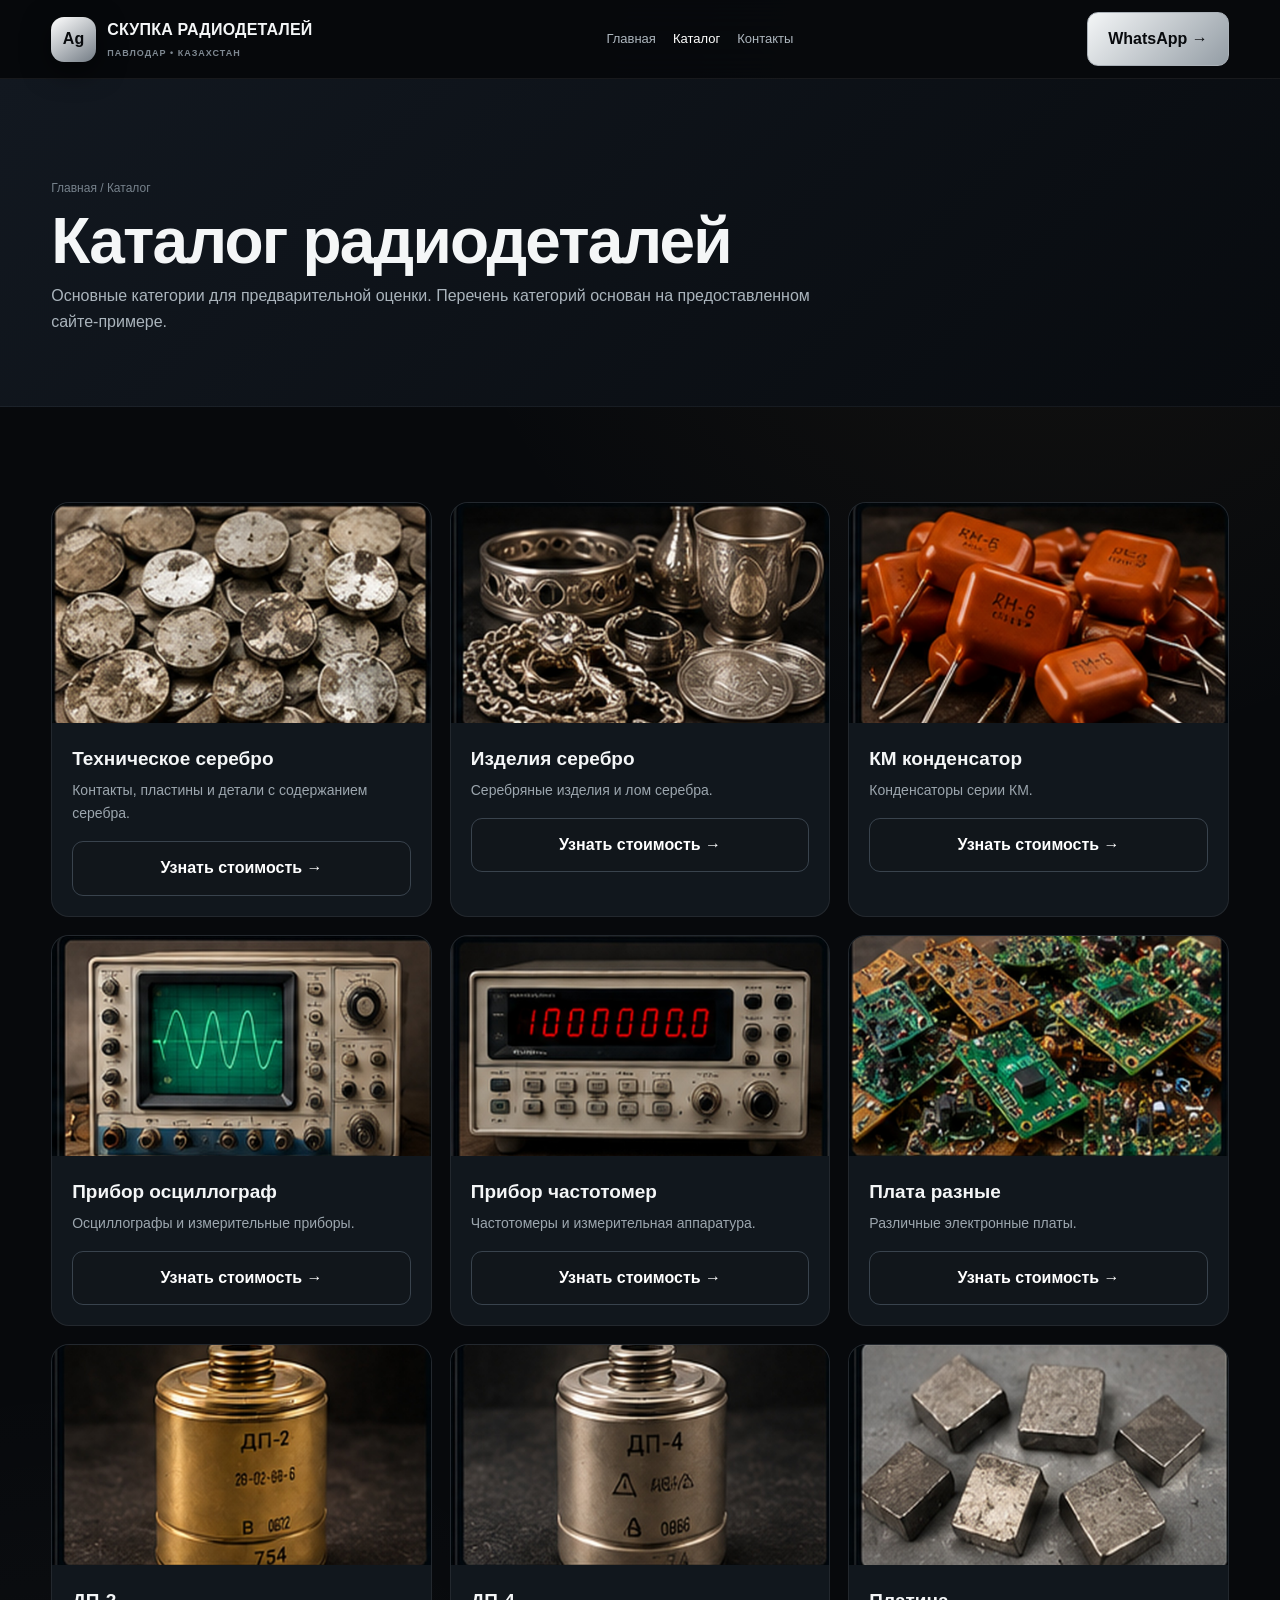
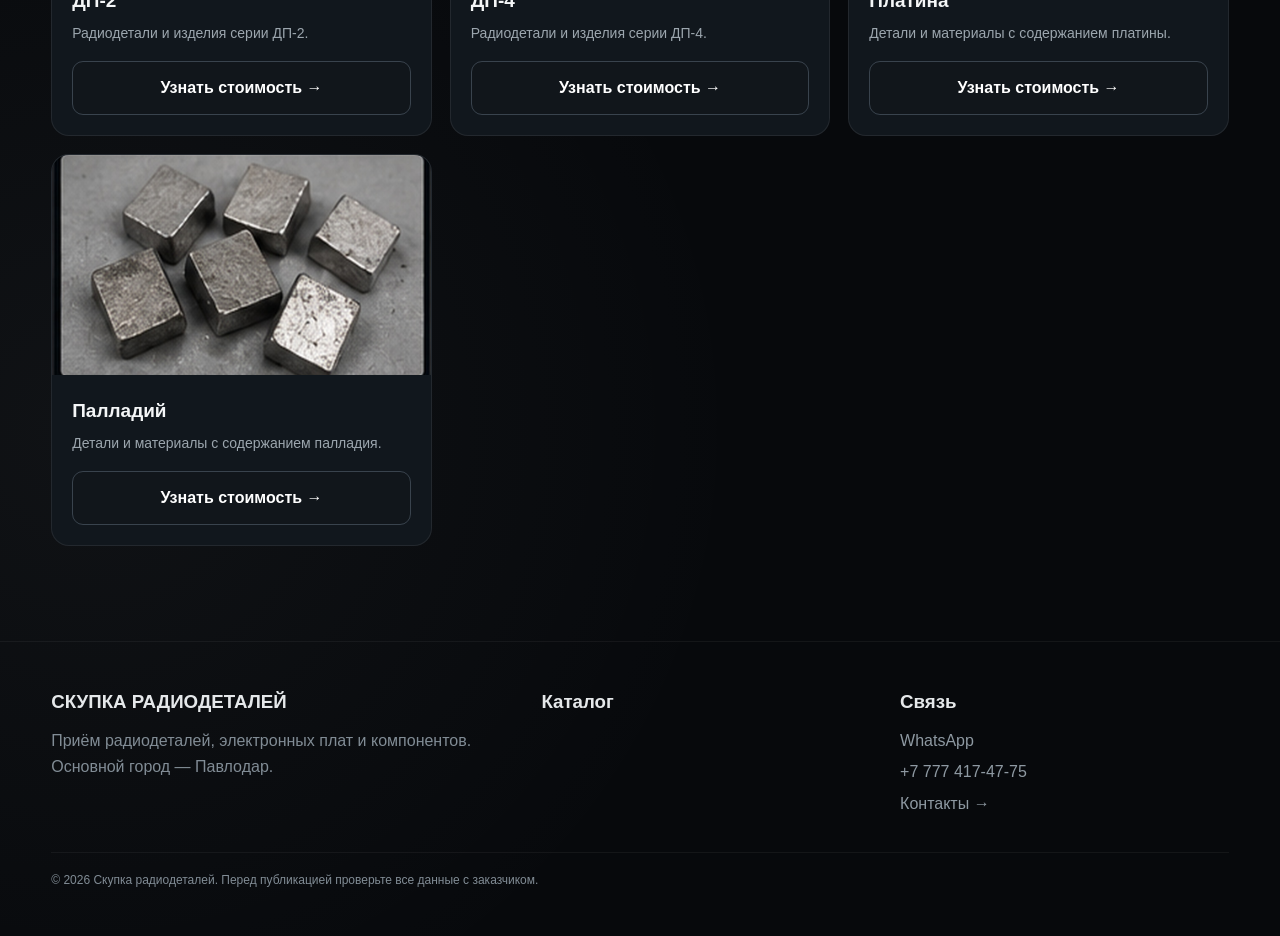
==== catalog.html @ 93015827 "Add files via upload" ====
<!doctype html><html lang="ru"><head><meta charset="utf-8"><meta name="viewport" content="width=device-width,initial-scale=1"><title>Каталог радиодеталей в Павлодаре</title><meta name="description" content="Каталог принимаемых радиодеталей: конденсаторы, микросхемы, транзисторы, резисторы, разъёмы, реле, диоды, переключатели и серебро."><meta name="robots" content="index,follow"><link rel="stylesheet" href="style.css"></head><body>
<header class="header"><div class="container nav">
<a class="logo" href="index.html"><span class="logo-mark">Ag</span><span>СКУПКА РАДИОДЕТАЛЕЙ<small>ПАВЛОДАР • КАЗАХСТАН</small></span></a>
<button class="menu-btn">☰</button>
<nav class="menu">
<a href="index.html">Главная</a><a href="catalog.html" class="active">Каталог</a><a href="contacts.html">Контакты</a>
</nav><a class="btn navbtn" href="https://wa.me/77774174775">WhatsApp →</a>
</div></header>
<main><div class="page-hero"><div class="container"><div class="crumb">Главная / Каталог</div><h1>Каталог радиодеталей</h1><p>Основные категории для предварительной оценки. Перечень категорий основан на предоставленном сайте-примере.</p></div></div><section class="section"><div class="container"><div class="catalog"><article class="product">
<img src="tech_silver.jpg" alt="Техническое серебро" loading="lazy">
<div class="product-body">
<h3>Техническое серебро</h3>
<p>Контакты, пластины и детали с содержанием серебра.</p>
<a class="btn btn-dark" href="contacts.html">Узнать стоимость →</a>
</div></article><article class="product">
<img src="silver_products.jpg" alt="Изделия серебро" loading="lazy">
<div class="product-body">
<h3>Изделия серебро</h3>
<p>Серебряные изделия и лом серебра.</p>
<a class="btn btn-dark" href="contacts.html">Узнать стоимость →</a>
</div></article><article class="product">
<img src="km_condensator.jpg" alt="КМ конденсатор" loading="lazy">
<div class="product-body">
<h3>КМ конденсатор</h3>
<p>Конденсаторы серии КМ.</p>
<a class="btn btn-dark" href="contacts.html">Узнать стоимость →</a>
</div></article><article class="product">
<img src="oscilloscope.jpg" alt="Прибор осциллограф" loading="lazy">
<div class="product-body">
<h3>Прибор осциллограф</h3>
<p>Осциллографы и измерительные приборы.</p>
<a class="btn btn-dark" href="contacts.html">Узнать стоимость →</a>
</div></article><article class="product">
<img src="frequency_meter.jpg" alt="Прибор частотомер" loading="lazy">
<div class="product-body">
<h3>Прибор частотомер</h3>
<p>Частотомеры и измерительная аппаратура.</p>
<a class="btn btn-dark" href="contacts.html">Узнать стоимость →</a>
</div></article><article class="product">
<img src="boards.jpg" alt="Плата разные" loading="lazy">
<div class="product-body">
<h3>Плата разные</h3>
<p>Различные электронные платы.</p>
<a class="btn btn-dark" href="contacts.html">Узнать стоимость →</a>
</div></article><article class="product">
<img src="dp2.jpg" alt="ДП-2" loading="lazy">
<div class="product-body">
<h3>ДП-2</h3>
<p>Радиодетали и изделия серии ДП-2.</p>
<a class="btn btn-dark" href="contacts.html">Узнать стоимость →</a>
</div></article><article class="product">
<img src="dp4.jpg" alt="ДП-4" loading="lazy">
<div class="product-body">
<h3>ДП-4</h3>
<p>Радиодетали и изделия серии ДП-4.</p>
<a class="btn btn-dark" href="contacts.html">Узнать стоимость →</a>
</div></article><article class="product">
<img src="platinum.jpg" alt="Платина" loading="lazy">
<div class="product-body">
<h3>Платина</h3>
<p>Детали и материалы с содержанием платины.</p>
<a class="btn btn-dark" href="contacts.html">Узнать стоимость →</a>
</div></article><article class="product">
<img src="palladium.jpg" alt="Палладий" loading="lazy">
<div class="product-body">
<h3>Палладий</h3>
<p>Детали и материалы с содержанием палладия.</p>
<a class="btn btn-dark" href="contacts.html">Узнать стоимость →</a>
</div></article></div></div></section></main>
<footer class="footer"><div class="container"><div class="footer-grid">
<div><h3>СКУПКА РАДИОДЕТАЛЕЙ</h3><p>Приём радиодеталей, электронных плат и компонентов. Основной город — Павлодар.</p></div>
<div><h3>Каталог</h3></div>
<div><h3>Связь</h3><a href="https://wa.me/77774174775">WhatsApp</a><a href="tel:+77774174775">+7 777 417-47-75</a><a href="contacts.html">Контакты →</a></div>
</div><div class="bottom">© <span data-year>2026</span> Скупка радиодеталей. Перед публикацией проверьте все данные с заказчиком.</div></div></footer>
<script src="script.js"></script></body></html>
---- style.css ----
:root{
    --bg:#07090c;
    --surface:#0e1318;
    --surface2:#131a21;
    --line:#27313a;
    --text:#f4f6f7;
    --muted:#9ea9b2;
    --silver:#dce2e7;
    --gold:#c99b52;
    --max:1240px;
}

*{box-sizing:border-box;margin:0;padding:0}

html{scroll-behavior:smooth}

body{
    font-family:Arial,Helvetica,sans-serif;
    background:
        radial-gradient(circle at 82% 5%,#c89b5212,transparent 24%),
        radial-gradient(circle at 7% 80%,#dce2e70b,transparent 28%),
        var(--bg);
    color:var(--text);
    line-height:1.65;
}

a{text-decoration:none;color:inherit}
img{display:block;max-width:100%}
button,input,select{font:inherit}

.container{
    width:min(var(--max),92%);
    margin:auto;
}

/* HEADER */
.header{
    position:sticky;
    top:0;
    z-index:1000;
    background:#07090ced;
    backdrop-filter:blur(18px);
    border-bottom:1px solid #ffffff12;
}

.nav{
    min-height:78px;
    display:flex;
    align-items:center;
    justify-content:space-between;
    gap:20px;
    position:relative;
}

.logo{
    display:flex;
    align-items:center;
    gap:11px;
    font-weight:900;
    letter-spacing:.2px;
}

.logo-mark{
    width:45px;
    height:45px;
    border-radius:13px;
    display:grid;
    place-items:center;
    background:linear-gradient(145deg,#fff,#737c85);
    color:#090b0e;
    box-shadow:0 8px 28px #0008;
}

.logo small{
    display:block;
    color:#7f8992;
    font-size:9px;
    letter-spacing:1px;
    margin-top:2px;
}

.menu{
    display:flex;
    align-items:center;
    gap:17px;
}

.menu a{
    font-size:13px;
    color:#aeb7bf;
    transition:.25s;
}

.menu a:hover,
.menu a.active{
    color:#fff;
}

.menu-btn{
    display:none;
    background:none;
    border:0;
    color:#fff;
    font-size:28px;
    cursor:pointer;
}

.btn{
    display:inline-flex;
    align-items:center;
    justify-content:center;
    gap:8px;
    padding:13px 20px;
    border-radius:11px;
    border:1px solid #aab1b8;
    background:linear-gradient(135deg,#f4f6f7,#949da5);
    color:#090b0e;
    font-weight:800;
    cursor:pointer;
    transition:.3s;
}

.btn:hover{
    transform:translateY(-3px);
    box-shadow:0 15px 35px #0009;
}

.btn-dark{
    background:#11161b;
    color:#fff;
    border-color:#39434d;
}

/* HERO */
.hero{
    min-height:760px;
    display:flex;
    align-items:center;
    position:relative;
    overflow:hidden;
    background:
        linear-gradient(90deg,#05070bf5,#05070b9c 45%,#05070b3a),
        url("hero.jpg") center/cover;
}

.hero:after{
    content:"";
    position:absolute;
    inset:0;
    background:linear-gradient(
        0deg,
        #07090c 0%,
        transparent 23%,
        transparent 77%,
        #07090c 100%
    );
    pointer-events:none;
}

.hero-content{
    position:relative;
    z-index:2;
    max-width:790px;
    padding:100px 0;
}

.badge{
    display:inline-block;
    padding:8px 13px;
    border:1px solid #ffffff24;
    border-radius:999px;
    background:#ffffff0b;
    color:#dce1e5;
    font-size:11px;
    font-weight:800;
    letter-spacing:1.7px;
}

.hero h1{
    font-size:clamp(45px,6.5vw,80px);
    line-height:.98;
    letter-spacing:-3px;
    margin:23px 0;
}

.hero h1 span{
    display:block;
    color:#b9c1c7;
}

.hero p{
    font-size:18px;
    color:#b3bdc5;
    max-width:700px;
    margin-bottom:28px;
}

.actions{
    display:flex;
    gap:12px;
    flex-wrap:wrap;
}

/* SECTIONS */
.section{
    padding:95px 0;
}

.alt{
    background:#0b0f14;
    border-top:1px solid #ffffff0b;
    border-bottom:1px solid #ffffff0b;
}

.head{
    max-width:780px;
    margin-bottom:38px;
}

.eyebrow{
    color:#bfc7cd;
    font-size:11px;
    font-weight:800;
    letter-spacing:1.8px;
}

.head h2{
    font-size:clamp(32px,4vw,52px);
    line-height:1.05;
    margin:8px 0 12px;
    letter-spacing:-1.5px;
}

.head p{
    color:var(--muted);
}

/* CATEGORY CARDS */
.grid{
    display:grid;
    grid-template-columns:repeat(4,1fr);
    gap:17px;
}

.card{
    background:linear-gradient(145deg,#151b21,#0c1116);
    border:1px solid #ffffff13;
    border-radius:18px;
    overflow:hidden;
    transition:.3s;
}

.card:hover{
    transform:translateY(-6px);
    border-color:#aeb7bf44;
    box-shadow:0 25px 50px #0007;
}

.card-img{
    height:190px;
    overflow:hidden;
    background:#0b0f13;
}

.card-img img{
    width:100%;
    height:100%;
    object-fit:cover;
    transition:.5s;
}

.card:hover .card-img img{
    transform:scale(1.06);
}

.card-body{
    padding:20px;
}

.card h3{
    font-size:19px;
    margin-bottom:6px;
}

.card p{
    color:#9da7af;
    font-size:14px;
}

.more{
    display:inline-block;
    margin-top:14px;
    color:#e4e7e9;
    font-size:13px;
    font-weight:800;
}

/* FEATURE */
.feature{
    display:grid;
    grid-template-columns:1fr 1fr;
    gap:22px;
}

.photo{
    min-height:500px;
    border-radius:23px;
    background:url("hero.jpg") center/cover;
    border:1px solid #ffffff13;
}

.copy{
    padding:42px;
    border-radius:23px;
    background:#11171d;
    border:1px solid #ffffff13;
}

.copy h2{
    font-size:43px;
    line-height:1.05;
    margin:10px 0 18px;
}

.copy p{
    color:var(--muted);
}

.checks{
    display:grid;
    gap:12px;
    margin:24px 0;
}

.checks div{
    color:#cfd5da;
}

/* STEPS */
.steps{
    display:grid;
    grid-template-columns:repeat(3,1fr);
    gap:17px;
}

.step{
    padding:30px;
    border:1px solid #ffffff13;
    border-radius:18px;
    background:#10151a;
}

.num{
    font-size:45px;
    color:#65717b;
    font-weight:900;
    line-height:1;
}

.step h3{
    margin:13px 0 5px;
}

.step p{
    color:#99a4ad;
}

/* CITIES */
.cities{
    display:flex;
    flex-wrap:wrap;
    gap:9px;
}

.city{
    padding:9px 14px;
    border:1px solid #ffffff15;
    background:#10161c;
    border-radius:99px;
    color:#c9d0d5;
}

.city.main{
    background:#19150d;
    border-color:#b99b65;
    color:#f1e4c9;
}

/* PAGE HERO */
.page-hero{
    padding:100px 0 70px;
    background:linear-gradient(135deg,#121820,#080b0f);
    border-bottom:1px solid #ffffff0b;
}

.crumb{
    font-size:12px;
    color:#77828c;
}

.page-hero h1{
    font-size:clamp(40px,5vw,65px);
    line-height:1;
    letter-spacing:-1.8px;
    margin:10px 0;
}

.page-hero p{
    max-width:780px;
    color:#aab4bc;
}

/* PRODUCT CATALOG */
.catalog{
    display:grid;
    grid-template-columns:repeat(3,1fr);
    gap:18px;
}

.product{
    background:#11171d;
    border:1px solid #ffffff13;
    border-radius:18px;
    overflow:hidden;
    transition:.3s;
}

.product:hover{
    transform:translateY(-5px);
    border-color:#c99b5255;
    box-shadow:0 20px 45px #0008;
}

.product img{
    width:100%;
    height:220px;
    object-fit:cover;
    background:#090c10;
}

.product-body{
    padding:20px;
}

.product h3{
    font-size:19px;
}

.product p{
    color:#9ca6ae;
    font-size:14px;
    margin-top:5px;
}

.tag{
    display:inline-block;
    margin-top:12px;
    padding:5px 9px;
    border-radius:7px;
    border:1px solid #c99b5240;
    background:#1b1710;
    color:#d8bf93;
    font-size:11px;
}

/* CONTACT */
.contact{
    display:grid;
    grid-template-columns:1fr 1fr;
    gap:20px;
}

.contact-box{
    padding:34px;
    background:#10161c;
    border:1px solid #ffffff13;
    border-radius:20px;
}

.contact-box h2{
    font-size:30px;
    margin-bottom:10px;
}

.contact-link{
    display:block;
    padding:14px 0;
    border-bottom:1px solid #ffffff0d;
    font-weight:800;
    color:#e7ebee;
}

/* CTA */
.cta{
    padding:80px 0;
    background:linear-gradient(100deg,#111820,#17130c);
    border-top:1px solid #ffffff0b;
    border-bottom:1px solid #ffffff0b;
}

.cta-inner{
    display:flex;
    align-items:center;
    justify-content:space-between;
    gap:25px;
}

.cta h2{
    font-size:42px;
    line-height:1.05;
}

.cta p{
    color:#a5afb7;
    margin-top:7px;
}

/* FOOTER */
.footer{
    padding:45px 0;
    border-top:1px solid #ffffff0d;
    color:#818c95;
}

.footer-grid{
    display:grid;
    grid-template-columns:1.4fr 1fr 1fr;
    gap:30px;
}

.footer h3{
    color:#e5e8ea;
    margin-bottom:10px;
}

.footer a{
    display:block;
    color:#8e99a2;
    margin:5px 0;
}

.bottom{
    margin-top:30px;
    padding-top:18px;
    border-top:1px solid #ffffff0d;
    font-size:12px;
}

/* MOBILE */
@media(max-width:1050px){
    .grid{grid-template-columns:repeat(2,1fr)}
    .menu{gap:10px}
    .menu a{font-size:12px}
}

@media(max-width:760px){
    .menu-btn{display:block}

    .menu{
        display:none;
        position:absolute;
        top:78px;
        left:0;
        right:0;
        padding:20px 4%;
        background:#070a0e;
        flex-direction:column;
        align-items:flex-start;
        border-bottom:1px solid #ffffff12;
    }

    .menu.open{display:flex}

    .nav .navbtn{display:none}

    .hero{
        min-height:680px;
        background-position:65% center;
    }

    .feature,
    .contact,
    .steps,
    .footer-grid{
        grid-template-columns:1fr;
    }

    .photo{min-height:360px}

    .cta-inner{
        display:block;
    }

    .cta .btn{
        margin-top:20px;
    }

    .grid,
    .catalog{
        grid-template-columns:1fr 1fr;
    }

    .section{
        padding:70px 0;
    }
}

@media(max-width:500px){
    .logo{font-size:14px}
    .logo-mark{width:40px;height:40px}

    .grid,
    .catalog{
        grid-template-columns:1fr;
    }

    .hero h1{
        letter-spacing:-2px;
    }

    .hero p{
        font-size:16px;
    }

    .actions .btn{
        width:100%;
    }

    .copy{
        padding:28px;
    }

    .copy h2{
        font-size:34px;
    }

    .page-hero{
        padding:75px 0 55px;
    }
}

/* CLIENT PHOTO GALLERY */
.client-gallery{background:#090d12;border-top:1px solid #ffffff0b;border-bottom:1px solid #ffffff0b}
.client-gallery-grid{display:grid;grid-template-columns:repeat(3,1fr);gap:16px}
.client-photo{position:relative;min-height:250px;overflow:hidden;border-radius:18px;border:1px solid #ffffff18;background:#0c1116}
.client-photo-wide{grid-column:span 2}
.client-photo img{width:100%;height:100%;min-height:250px;object-fit:cover;transition:.45s}
.client-photo:after{content:"";position:absolute;inset:0;background:linear-gradient(0deg,#000b,transparent 60%)}
.client-photo span{position:absolute;left:18px;bottom:15px;z-index:2;color:#fff;font-weight:800}
.product-body .btn{width:100%;margin-top:16px}
@media(max-width:760px){.client-gallery-grid{grid-template-columns:1fr 1fr}.client-photo-wide{grid-column:span 2}}
@media(max-width:500px){.client-gallery-grid{grid-template-columns:1fr}.client-photo-wide{grid-column:span 1}}
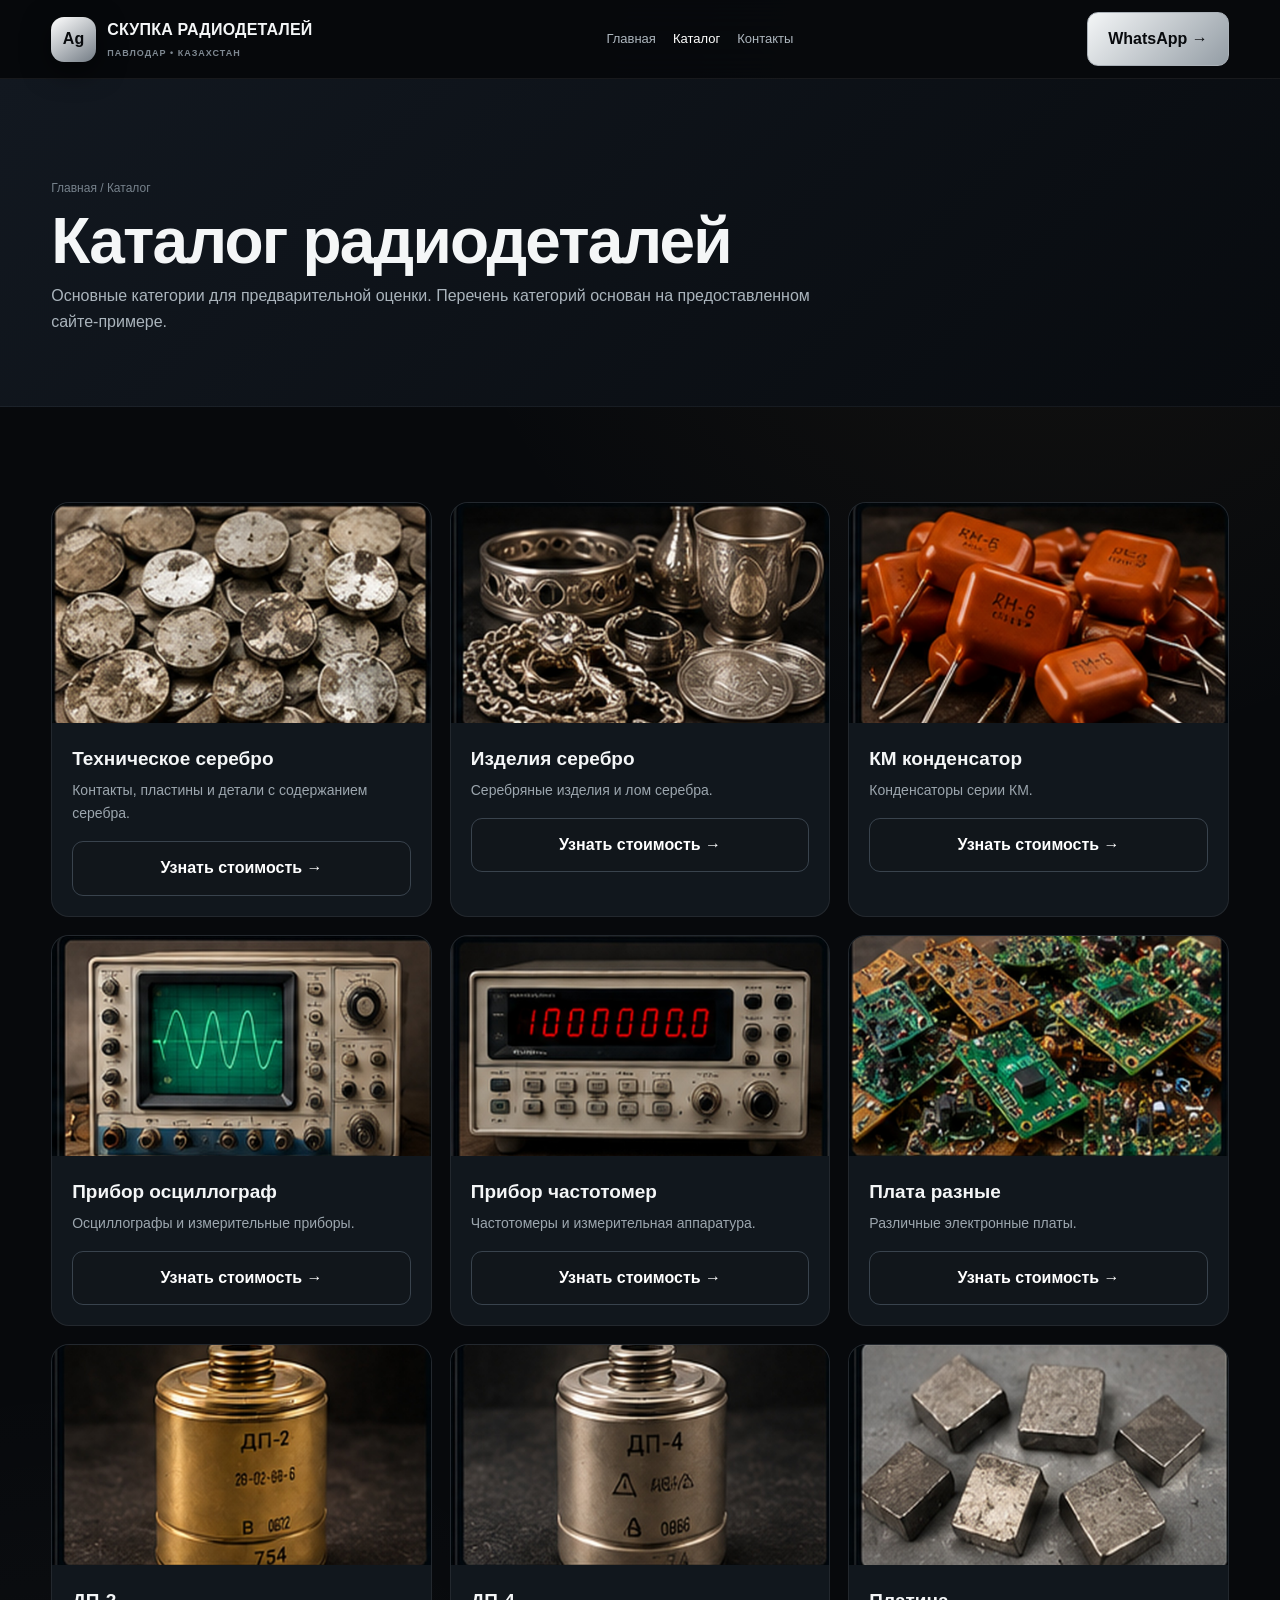
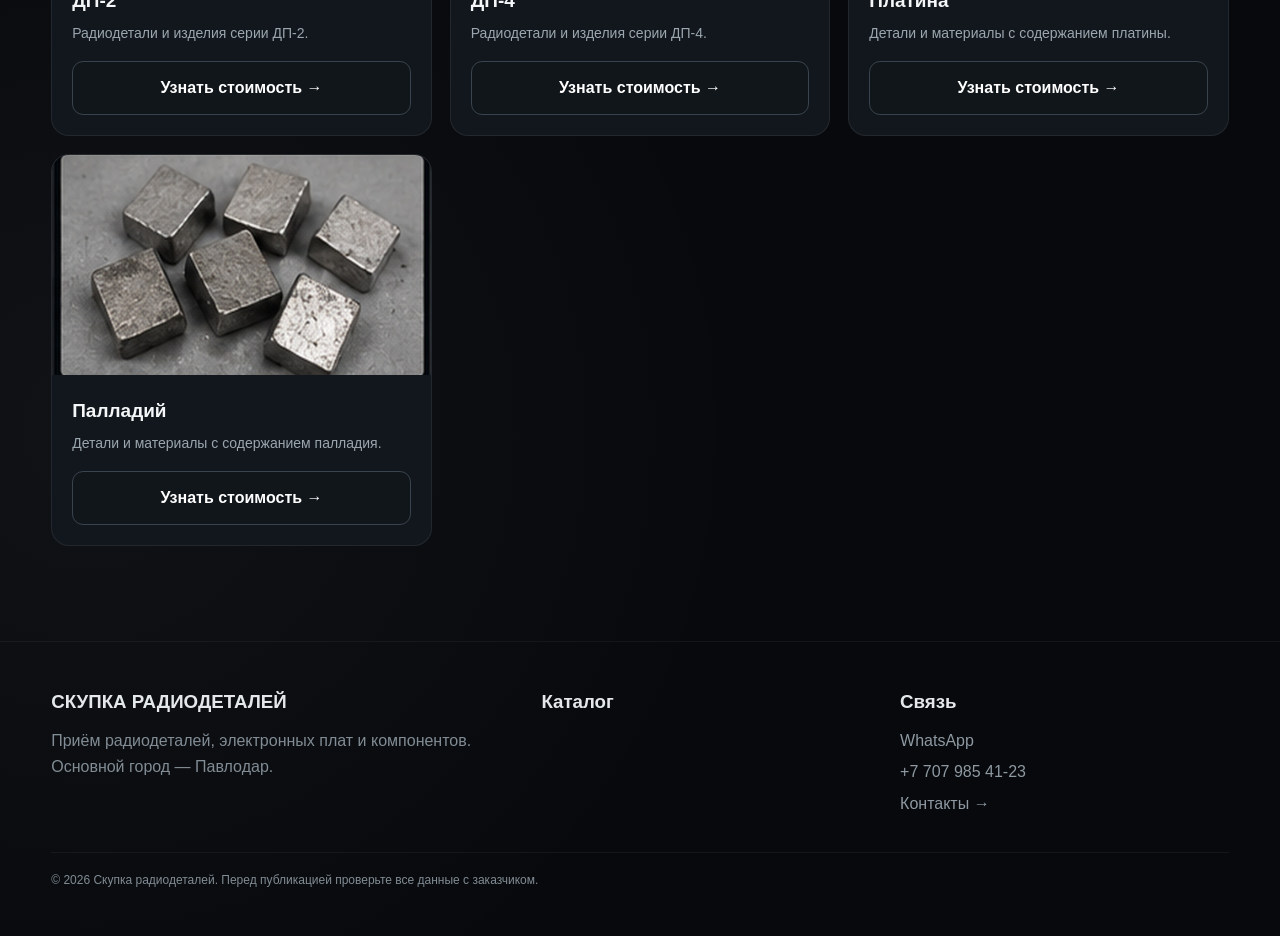
==== commit f7a3b53d: "Update catalog.html" ====
--- a/catalog.html
+++ b/catalog.html
@@ -4,7 +4,7 @@
 <button class="menu-btn">☰</button>
 <nav class="menu">
 <a href="index.html">Главная</a><a href="catalog.html" class="active">Каталог</a><a href="contacts.html">Контакты</a>
-</nav><a class="btn navbtn" href="https://wa.me/77774174775">WhatsApp →</a>
+</nav><a class="btn navbtn" href="https://wa.me/7079854123">WhatsApp →</a>
 </div></header>
 <main><div class="page-hero"><div class="container"><div class="crumb">Главная / Каталог</div><h1>Каталог радиодеталей</h1><p>Основные категории для предварительной оценки. Перечень категорий основан на предоставленном сайте-примере.</p></div></div><section class="section"><div class="container"><div class="catalog"><article class="product">
 <img src="tech_silver.jpg" alt="Техническое серебро" loading="lazy">
@@ -70,6 +70,6 @@
 <footer class="footer"><div class="container"><div class="footer-grid">
 <div><h3>СКУПКА РАДИОДЕТАЛЕЙ</h3><p>Приём радиодеталей, электронных плат и компонентов. Основной город — Павлодар.</p></div>
 <div><h3>Каталог</h3></div>
-<div><h3>Связь</h3><a href="https://wa.me/77774174775">WhatsApp</a><a href="tel:+77774174775">+7 777 417-47-75</a><a href="contacts.html">Контакты →</a></div>
+<div><h3>Связь</h3><a href="https://wa.me/7079854123">WhatsApp</a><a href="tel:+77079854123">+7 707 985 41-23</a><a href="contacts.html">Контакты →</a></div>
 </div><div class="bottom">© <span data-year>2026</span> Скупка радиодеталей. Перед публикацией проверьте все данные с заказчиком.</div></div></footer>
-<script src="script.js"></script></body></html>+<script src="script.js"></script></body></html>
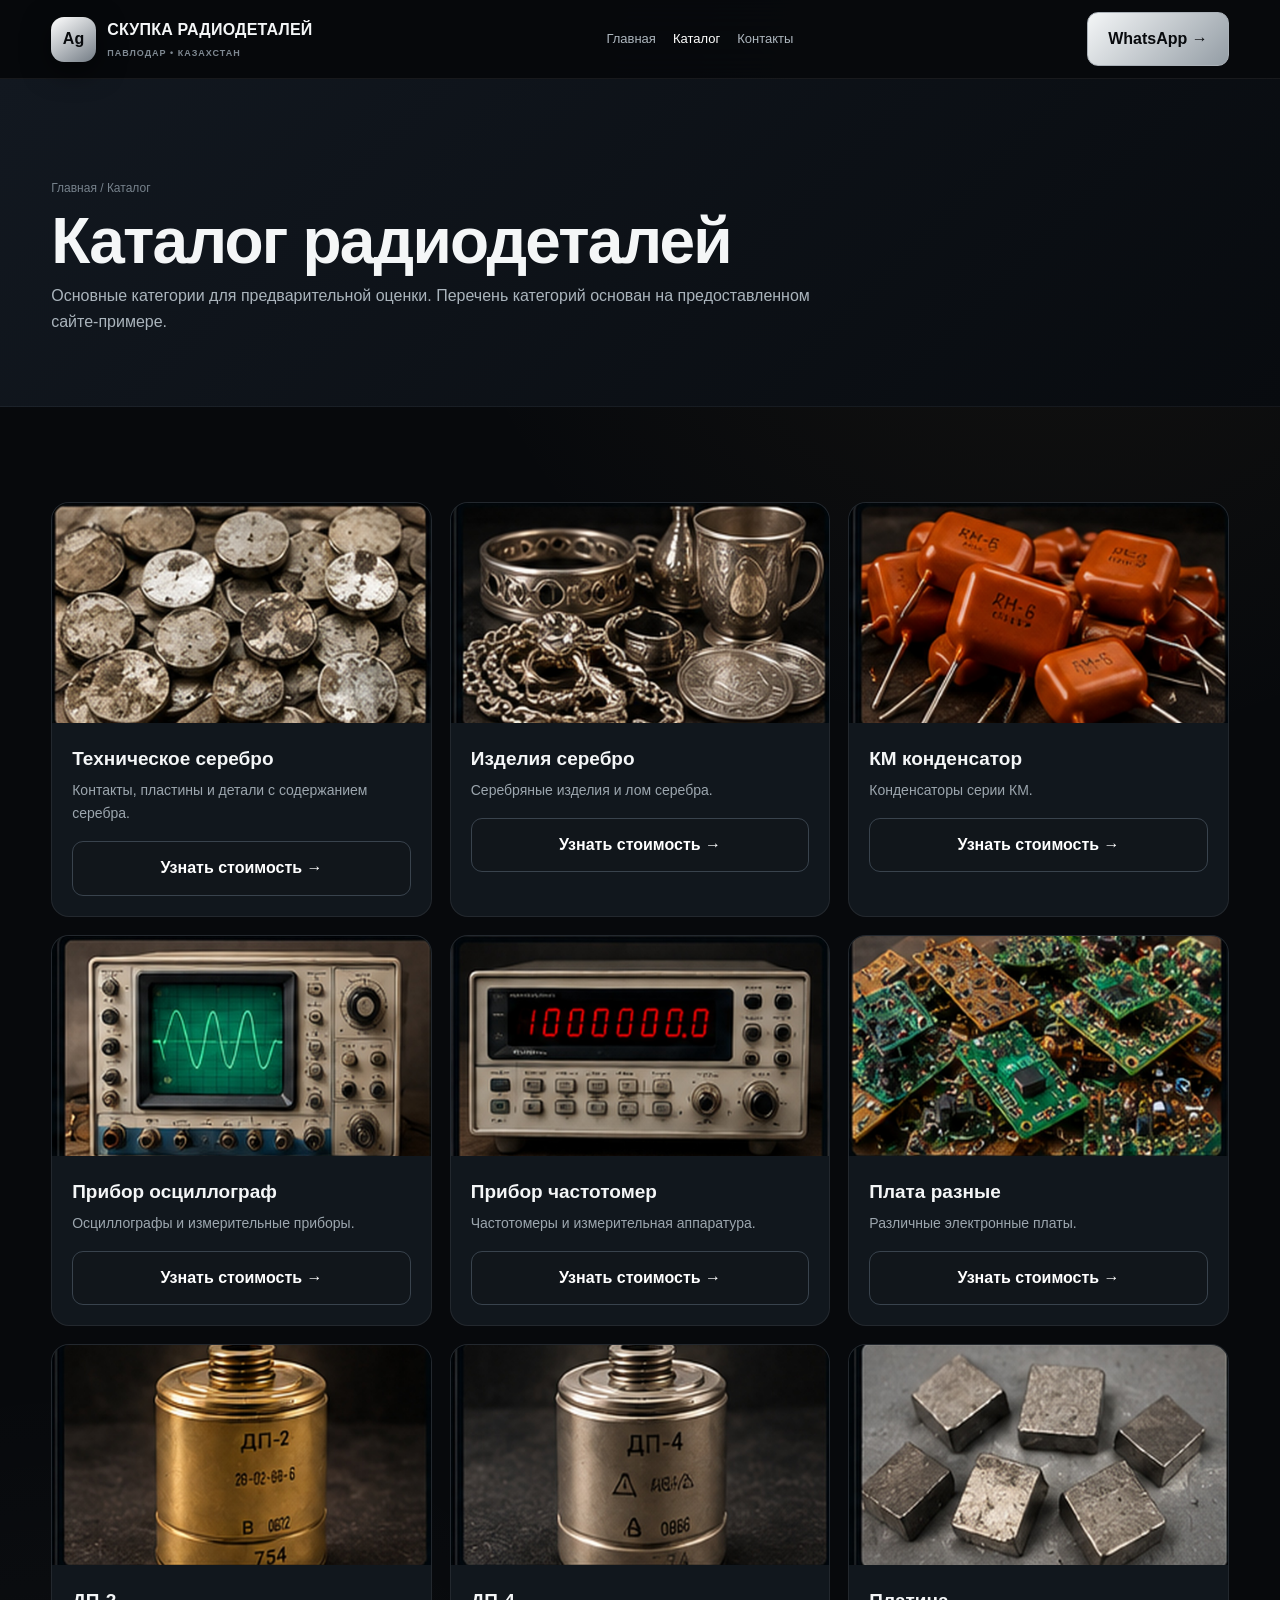
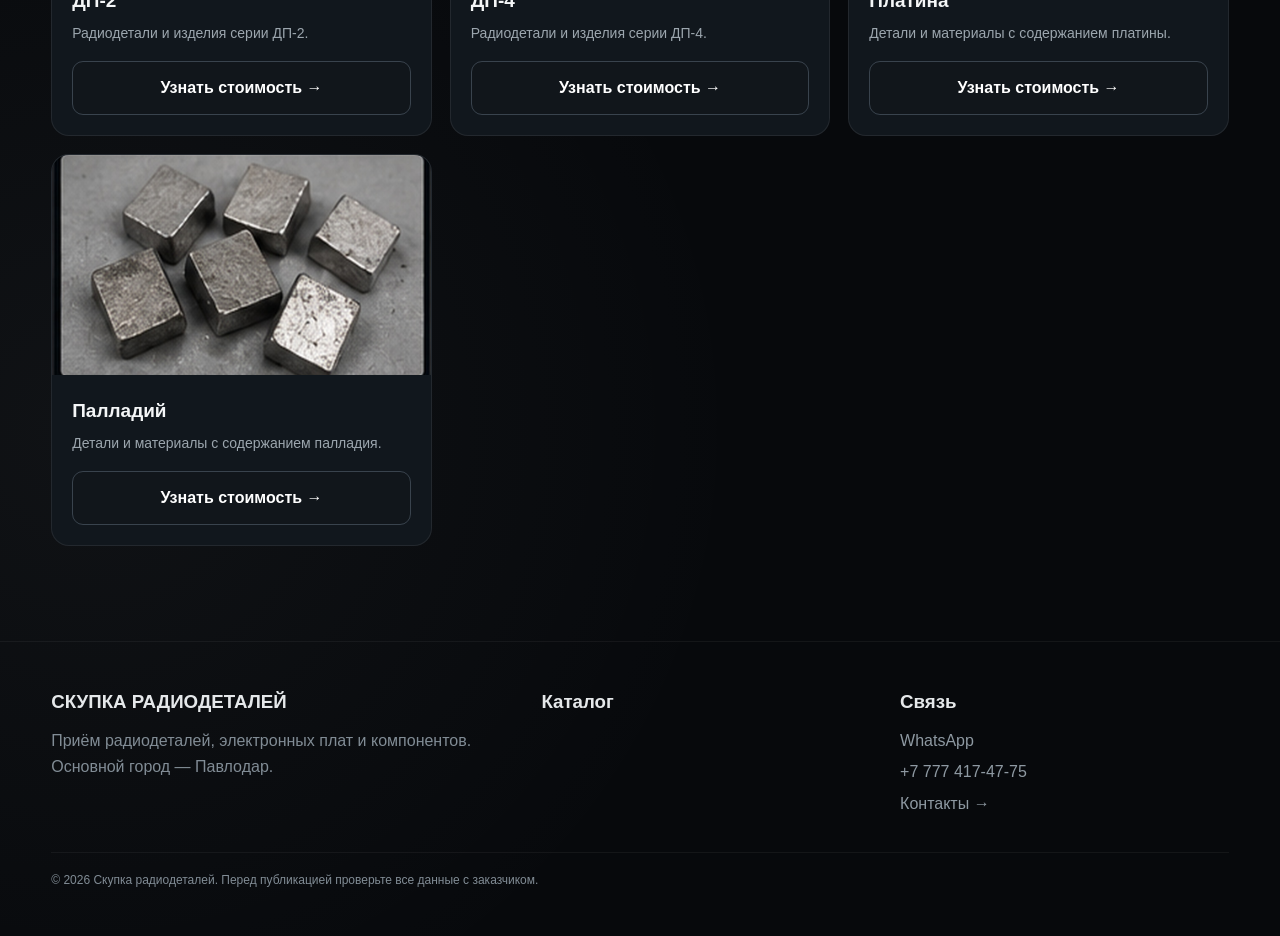
==== commit eedddf94: "Update contact WhatsApp number in catalog.html" ====
--- a/catalog.html
+++ b/catalog.html
@@ -1,10 +1,11 @@
-<!doctype html><html lang="ru"><head><meta charset="utf-8"><meta name="viewport" content="width=device-width,initial-scale=1"><title>Каталог радиодеталей в Павлодаре</title><meta name="description" content="Каталог принимаемых радиодеталей: конденсаторы, микросхемы, транзисторы, резисторы, разъёмы, реле, диоды, переключатели и серебро."><meta name="robots" content="index,follow"><link rel="stylesheet" href="style.css"></head><body>
+<!doctype html><html lang="ru"><head><meta charset="utf-8"><meta name="viewport" content="width=device-width,initial-scale=1"><title>Скупка радиодеталей в Павлодаре | Каталог</title><meta name="description" content="Скупка радиодеталей в Павлодаре: техническое и изделия из серебра, КМ конденсаторы, платы, ДП-2, ДП-4, осциллографы, частотомеры, платина и палладий."><meta name="robots" content="index,follow"><link rel="stylesheet" href="style.css">  <link rel="icon" href="favicon.ico" type="image/x-icon">
+</head><body>
 <header class="header"><div class="container nav">
 <a class="logo" href="index.html"><span class="logo-mark">Ag</span><span>СКУПКА РАДИОДЕТАЛЕЙ<small>ПАВЛОДАР • КАЗАХСТАН</small></span></a>
 <button class="menu-btn">☰</button>
 <nav class="menu">
 <a href="index.html">Главная</a><a href="catalog.html" class="active">Каталог</a><a href="contacts.html">Контакты</a>
-</nav><a class="btn navbtn" href="https://wa.me/7079854123">WhatsApp →</a>
+</nav><a class="btn navbtn" href="https://wa.me/77774174775">WhatsApp →</a>
 </div></header>
 <main><div class="page-hero"><div class="container"><div class="crumb">Главная / Каталог</div><h1>Каталог радиодеталей</h1><p>Основные категории для предварительной оценки. Перечень категорий основан на предоставленном сайте-примере.</p></div></div><section class="section"><div class="container"><div class="catalog"><article class="product">
 <img src="tech_silver.jpg" alt="Техническое серебро" loading="lazy">
@@ -70,6 +71,6 @@
 <footer class="footer"><div class="container"><div class="footer-grid">
 <div><h3>СКУПКА РАДИОДЕТАЛЕЙ</h3><p>Приём радиодеталей, электронных плат и компонентов. Основной город — Павлодар.</p></div>
 <div><h3>Каталог</h3></div>
-<div><h3>Связь</h3><a href="https://wa.me/7079854123">WhatsApp</a><a href="tel:+77079854123">+7 707 985 41-23</a><a href="contacts.html">Контакты →</a></div>
+<div><h3>Связь</h3><a href="https://wa.me/77774174775">WhatsApp</a><a href="tel:+77774174775">+7 777 417-47-75</a><a href="contacts.html">Контакты →</a></div>
 </div><div class="bottom">© <span data-year>2026</span> Скупка радиодеталей. Перед публикацией проверьте все данные с заказчиком.</div></div></footer>
 <script src="script.js"></script></body></html>
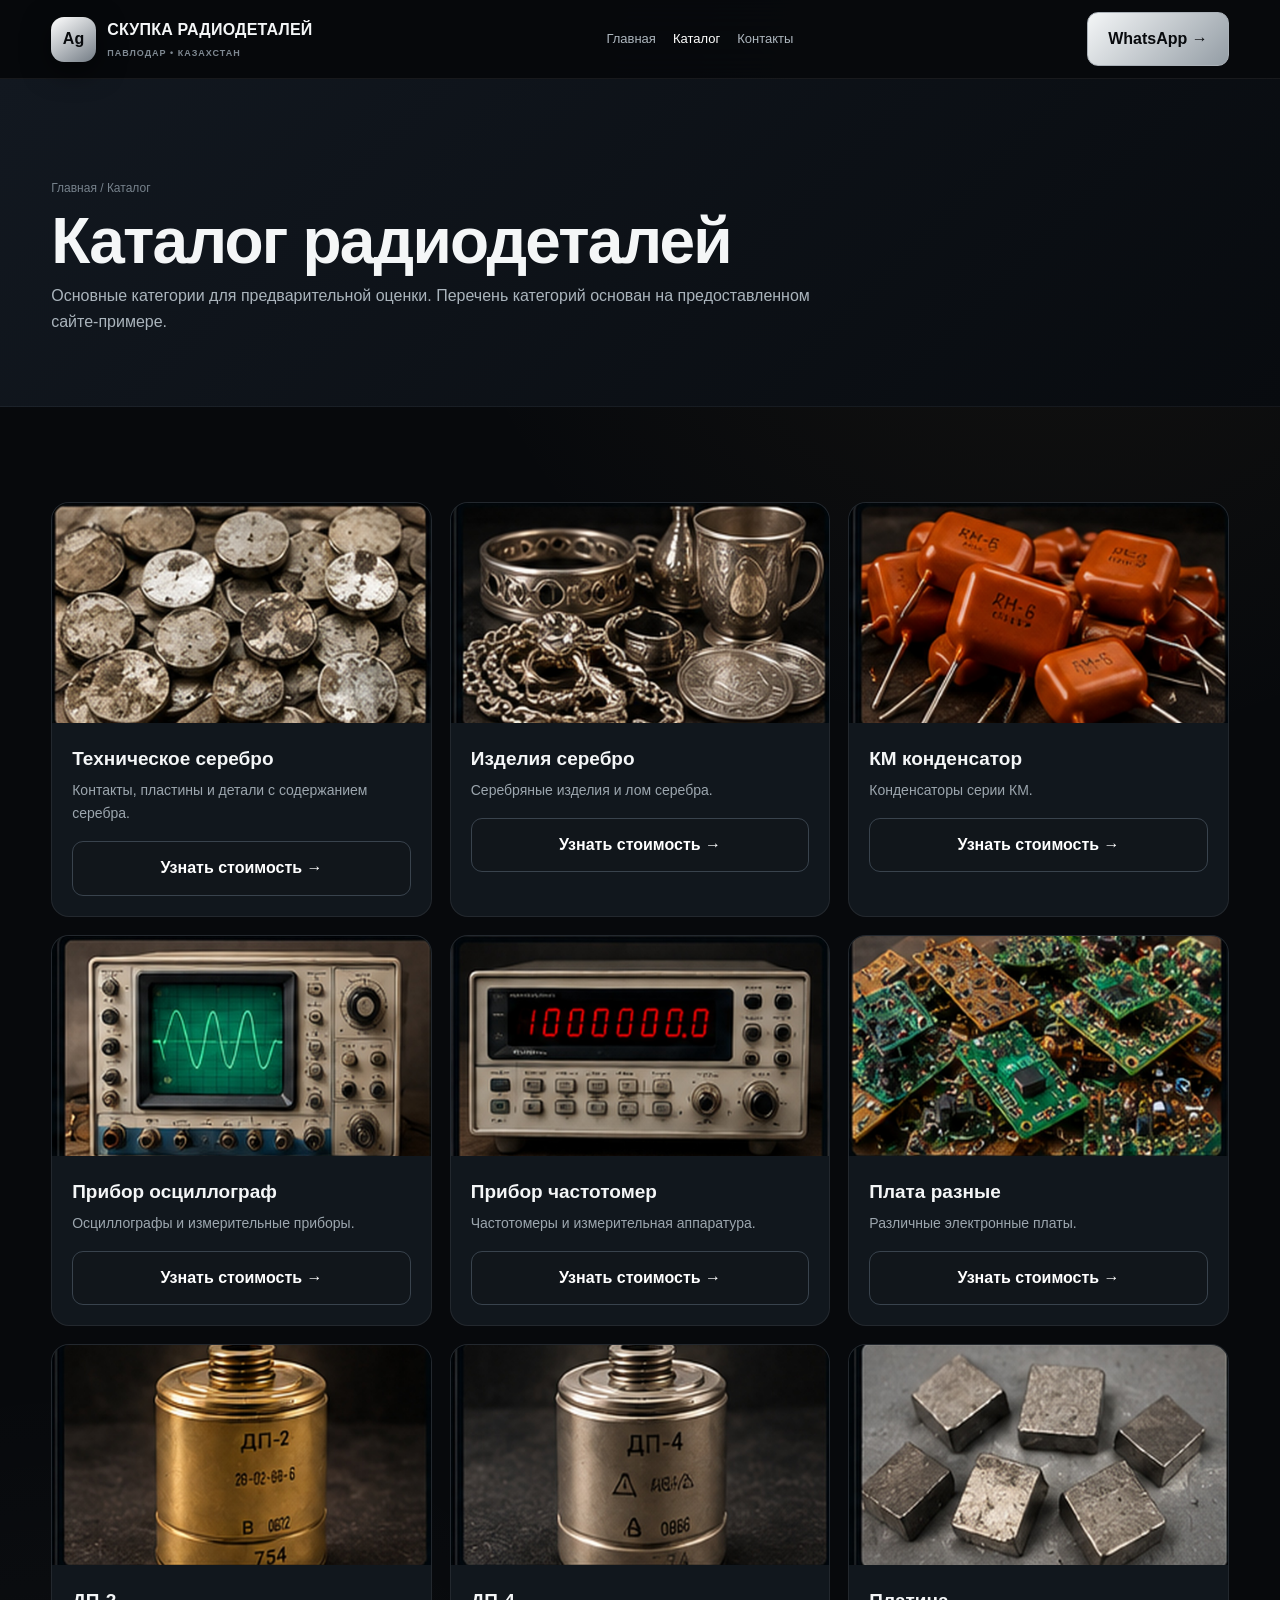
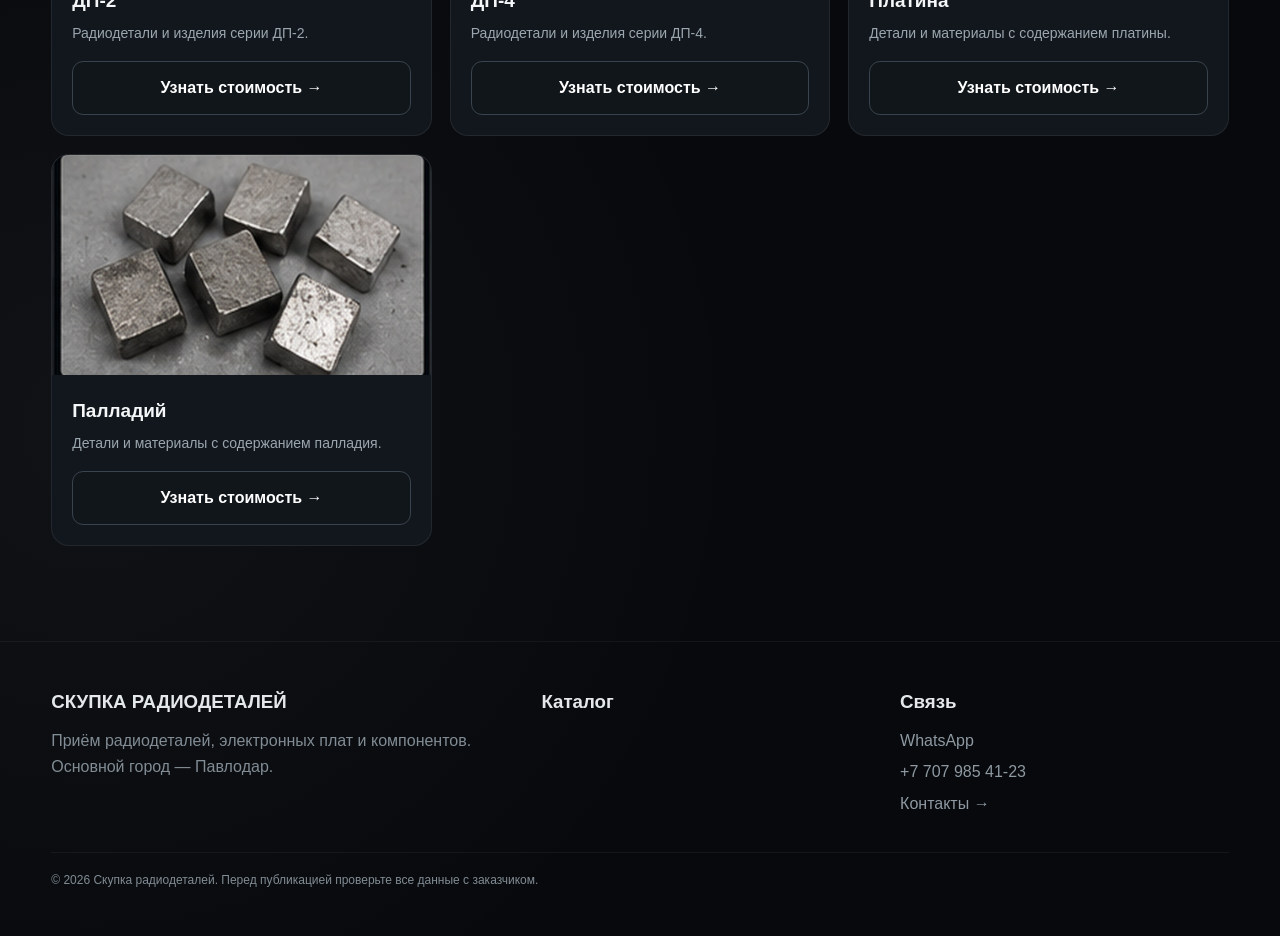
==== commit 3bf7fec4: "Update catalog.html" ====
--- a/catalog.html
+++ b/catalog.html
@@ -5,7 +5,7 @@
 <button class="menu-btn">☰</button>
 <nav class="menu">
 <a href="index.html">Главная</a><a href="catalog.html" class="active">Каталог</a><a href="contacts.html">Контакты</a>
-</nav><a class="btn navbtn" href="https://wa.me/77774174775">WhatsApp →</a>
+</nav><a class="btn navbtn" href="https://wa.me/77079854123""">WhatsApp →</a>
 </div></header>
 <main><div class="page-hero"><div class="container"><div class="crumb">Главная / Каталог</div><h1>Каталог радиодеталей</h1><p>Основные категории для предварительной оценки. Перечень категорий основан на предоставленном сайте-примере.</p></div></div><section class="section"><div class="container"><div class="catalog"><article class="product">
 <img src="tech_silver.jpg" alt="Техническое серебро" loading="lazy">
@@ -71,6 +71,6 @@
 <footer class="footer"><div class="container"><div class="footer-grid">
 <div><h3>СКУПКА РАДИОДЕТАЛЕЙ</h3><p>Приём радиодеталей, электронных плат и компонентов. Основной город — Павлодар.</p></div>
 <div><h3>Каталог</h3></div>
-<div><h3>Связь</h3><a href="https://wa.me/77774174775">WhatsApp</a><a href="tel:+77774174775">+7 777 417-47-75</a><a href="contacts.html">Контакты →</a></div>
+<div><h3>Связь</h3><a href="https://wa.me/77079854123"">WhatsApp</a><a href="tel:+77079854123"">+7 707 985 41-23</a><a href="contacts.html">Контакты →</a></div>
 </div><div class="bottom">© <span data-year>2026</span> Скупка радиодеталей. Перед публикацией проверьте все данные с заказчиком.</div></div></footer>
 <script src="script.js"></script></body></html>
